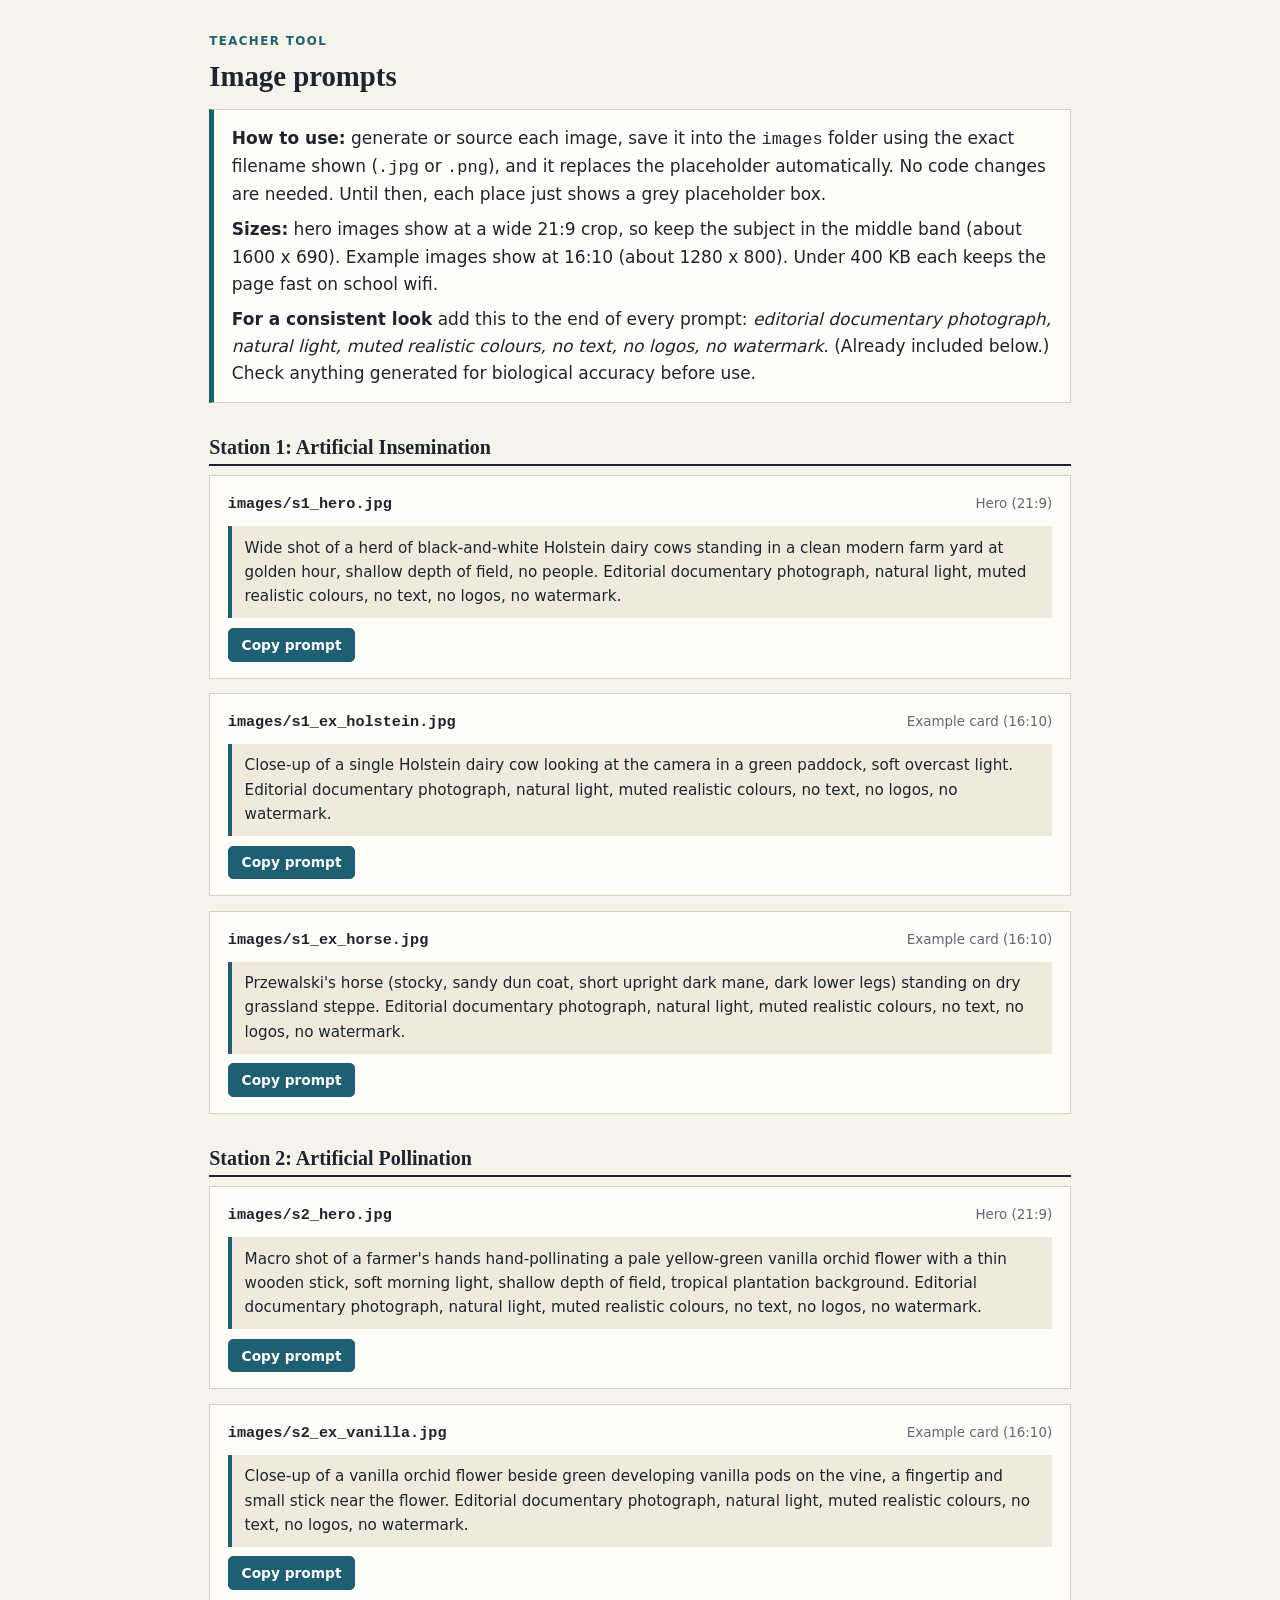
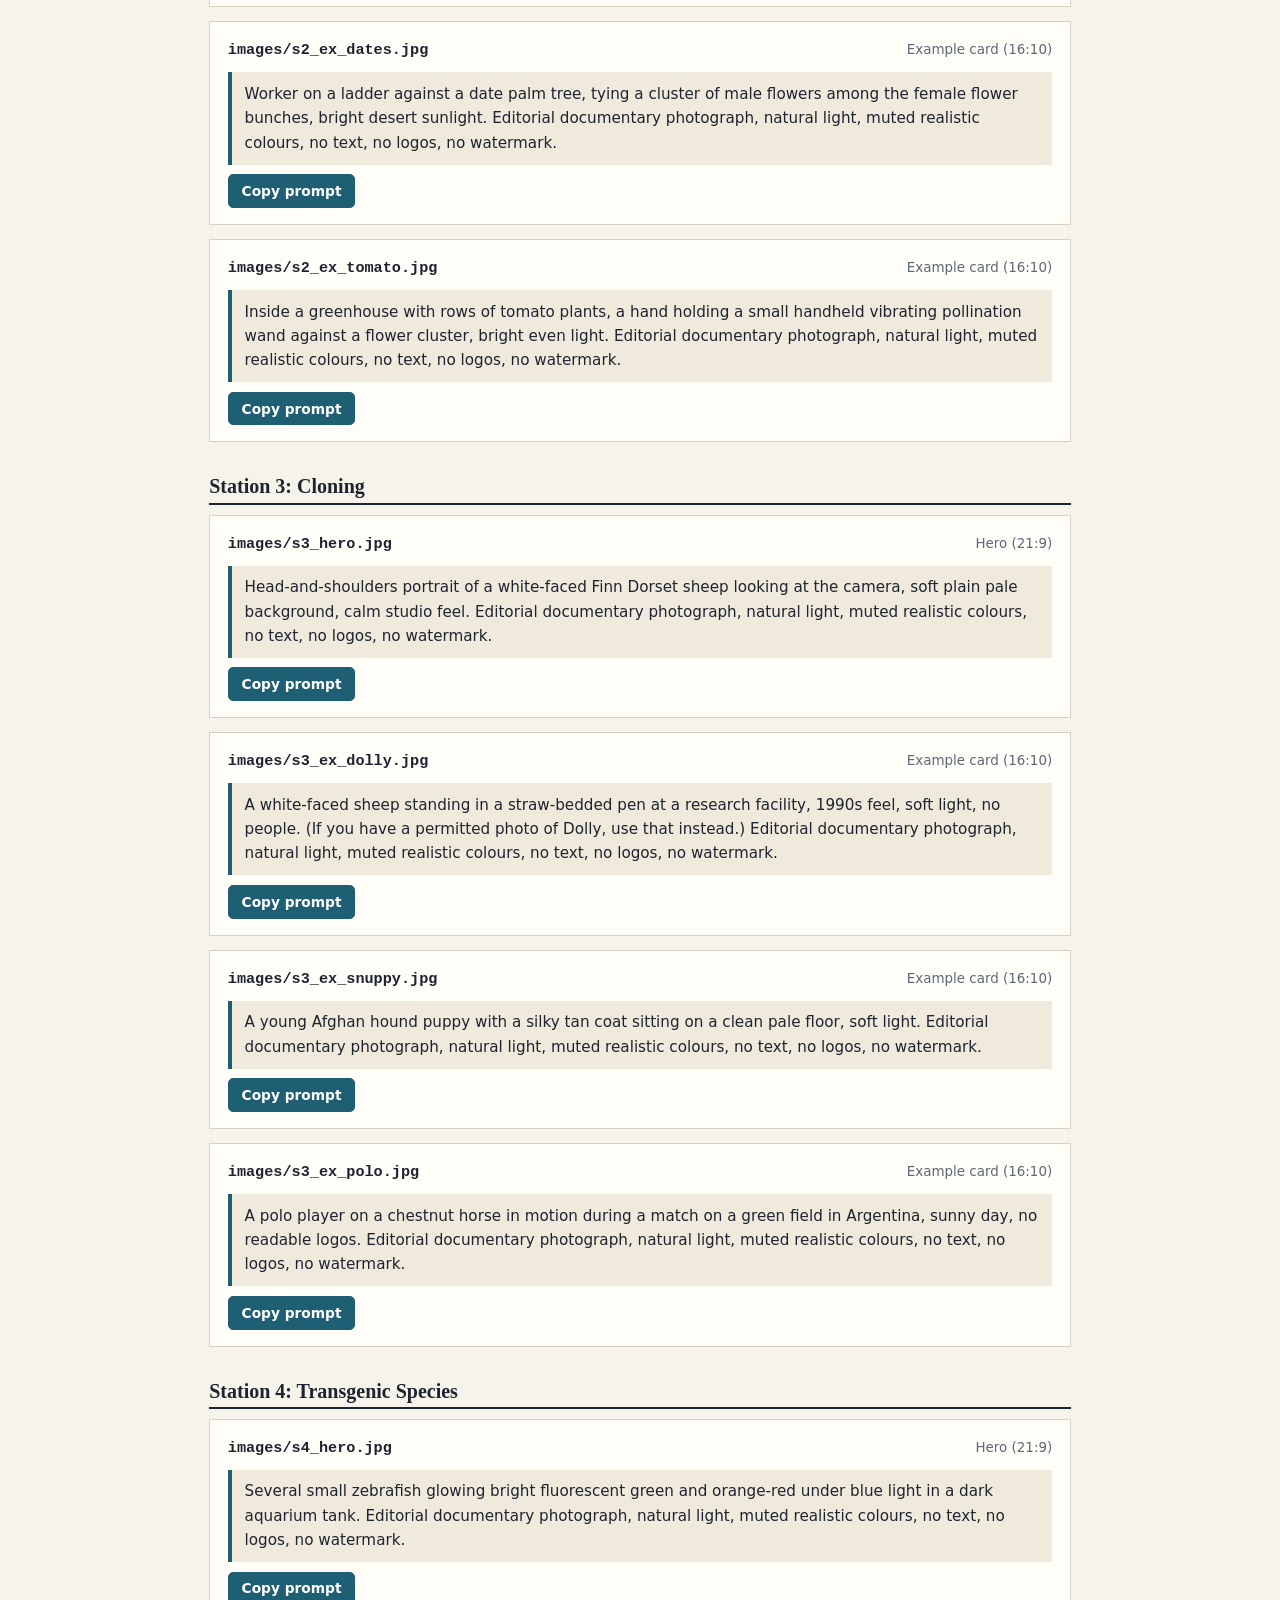
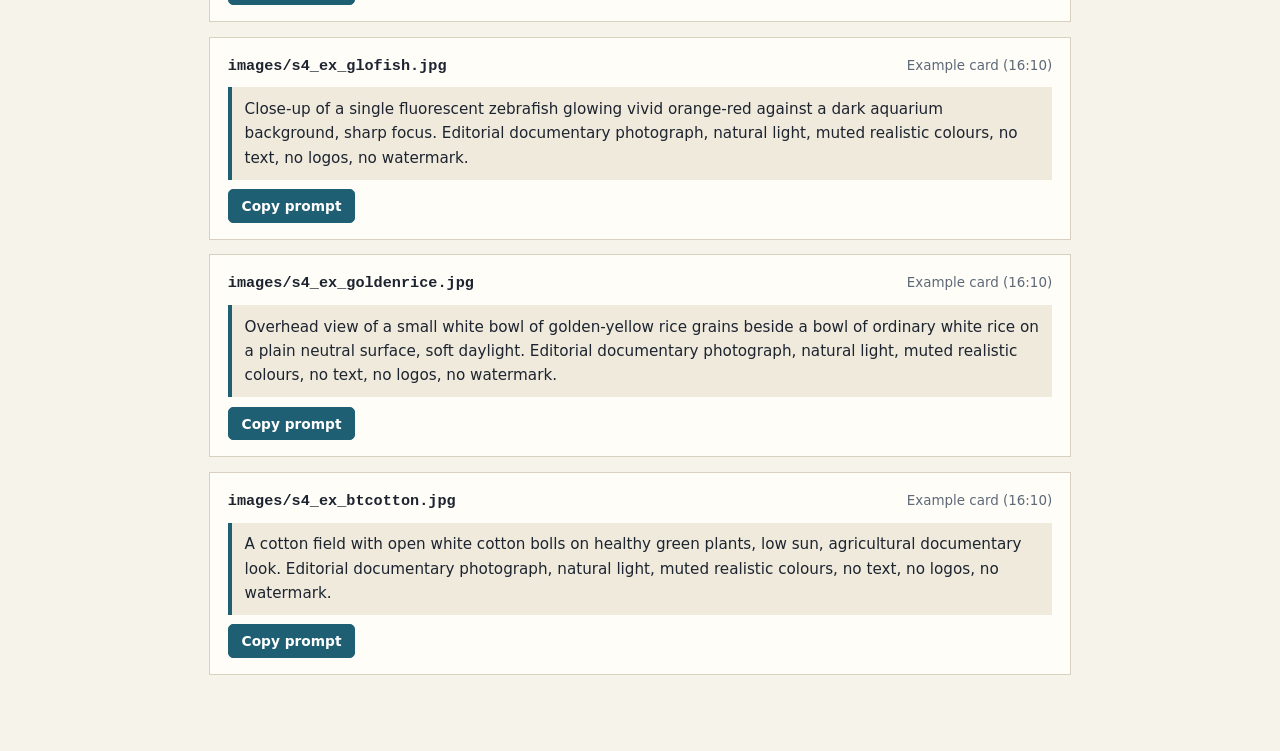
==== image_prompts.html @ f5f46c84 "Add interactive biotechnology study guide (4 stations, summary table, teacher tools) Co-Authored-By:" ====
<!doctype html>
<html lang="en">
<head>
<meta charset="utf-8">
<meta name="viewport" content="width=device-width,initial-scale=1">
<title>Image prompts</title>
<link rel="stylesheet" href="css/style.css">
<style>
  .ip{max-width:900px;margin:0 auto;padding:2rem 1.2rem 4rem}
  .ip h1{font-size:1.8rem;margin-bottom:.4rem}
  .ip h2{font-size:1.25rem;margin:2rem 0 .6rem;padding-bottom:.3rem;border-bottom:2px solid var(--ink)}
  .item{background:var(--card);border:1px solid var(--rule);padding:1rem 1.1rem;margin-bottom:.9rem}
  .item .top{display:flex;justify-content:space-between;gap:1rem;flex-wrap:wrap;align-items:baseline}
  .item code{font-family:ui-monospace,Consolas,monospace;font-weight:700;font-size:.95rem}
  .item .meta{font-size:.84rem;color:var(--muted)}
  .item p.prompt{margin:.6rem 0;font-size:.95rem;background:var(--tint);padding:.6rem .8rem;border-left:4px solid var(--accent)}
  .note{background:var(--card);border:1px solid var(--rule);border-left:5px solid var(--accent);padding:.9rem 1.1rem;margin:1rem 0}
</style>
</head>
<body>
<div class="ip">
  <div class="kicker">Teacher tool</div>
  <h1>Image prompts</h1>
  <div class="note">
    <p><b>How to use:</b> generate or source each image, save it into the <code>images</code> folder using the exact filename shown (<code>.jpg</code> or <code>.png</code>), and it replaces the placeholder automatically. No code changes are needed. Until then, each place just shows a grey placeholder box.</p>
    <p style="margin-top:.5rem"><b>Sizes:</b> hero images show at a wide 21:9 crop, so keep the subject in the middle band (about 1600 x 690). Example images show at 16:10 (about 1280 x 800). Under 400 KB each keeps the page fast on school wifi.</p>
    <p style="margin-top:.5rem"><b>For a consistent look</b> add this to the end of every prompt: <i>editorial documentary photograph, natural light, muted realistic colours, no text, no logos, no watermark.</i> (Already included below.) Check anything generated for biological accuracy before use.</p>
  </div>
  <div id="list"></div>
</div>
<script>
const TAIL = ' Editorial documentary photograph, natural light, muted realistic colours, no text, no logos, no watermark.';
const GROUPS = [
  ['Station 1: Artificial Insemination', [
    ['s1_hero', 'Hero (21:9)', 'Wide shot of a herd of black-and-white Holstein dairy cows standing in a clean modern farm yard at golden hour, shallow depth of field, no people.'],
    ['s1_ex_holstein', 'Example card (16:10)', 'Close-up of a single Holstein dairy cow looking at the camera in a green paddock, soft overcast light.'],
    ['s1_ex_horse', 'Example card (16:10)', "Przewalski's horse (stocky, sandy dun coat, short upright dark mane, dark lower legs) standing on dry grassland steppe."]
  ]],
  ['Station 2: Artificial Pollination', [
    ['s2_hero', 'Hero (21:9)', "Macro shot of a farmer's hands hand-pollinating a pale yellow-green vanilla orchid flower with a thin wooden stick, soft morning light, shallow depth of field, tropical plantation background."],
    ['s2_ex_vanilla', 'Example card (16:10)', 'Close-up of a vanilla orchid flower beside green developing vanilla pods on the vine, a fingertip and small stick near the flower.'],
    ['s2_ex_dates', 'Example card (16:10)', 'Worker on a ladder against a date palm tree, tying a cluster of male flowers among the female flower bunches, bright desert sunlight.'],
    ['s2_ex_tomato', 'Example card (16:10)', 'Inside a greenhouse with rows of tomato plants, a hand holding a small handheld vibrating pollination wand against a flower cluster, bright even light.']
  ]],
  ['Station 3: Cloning', [
    ['s3_hero', 'Hero (21:9)', 'Head-and-shoulders portrait of a white-faced Finn Dorset sheep looking at the camera, soft plain pale background, calm studio feel.'],
    ['s3_ex_dolly', 'Example card (16:10)', 'A white-faced sheep standing in a straw-bedded pen at a research facility, 1990s feel, soft light, no people. (If you have a permitted photo of Dolly, use that instead.)'],
    ['s3_ex_snuppy', 'Example card (16:10)', 'A young Afghan hound puppy with a silky tan coat sitting on a clean pale floor, soft light.'],
    ['s3_ex_polo', 'Example card (16:10)', 'A polo player on a chestnut horse in motion during a match on a green field in Argentina, sunny day, no readable logos.']
  ]],
  ['Station 4: Transgenic Species', [
    ['s4_hero', 'Hero (21:9)', 'Several small zebrafish glowing bright fluorescent green and orange-red under blue light in a dark aquarium tank.'],
    ['s4_ex_glofish', 'Example card (16:10)', 'Close-up of a single fluorescent zebrafish glowing vivid orange-red against a dark aquarium background, sharp focus.'],
    ['s4_ex_goldenrice', 'Example card (16:10)', 'Overhead view of a small white bowl of golden-yellow rice grains beside a bowl of ordinary white rice on a plain neutral surface, soft daylight.'],
    ['s4_ex_btcotton', 'Example card (16:10)', 'A cotton field with open white cotton bolls on healthy green plants, low sun, agricultural documentary look.']
  ]]
];
const list = document.getElementById('list');
GROUPS.forEach(([title, items]) => {
  const h = document.createElement('h2'); h.textContent = title; list.appendChild(h);
  items.forEach(([id, where, p]) => {
    const full = p + TAIL;
    const d = document.createElement('div'); d.className = 'item';
    d.innerHTML = `<div class="top"><code>images/${id}.jpg</code><span class="meta">${where}</span></div><p class="prompt"></p>`;
    d.querySelector('.prompt').textContent = full;
    const b = document.createElement('button'); b.className = 'btn sm'; b.textContent = 'Copy prompt';
    b.onclick = async () => { try { await navigator.clipboard.writeText(full); } catch (e) {} b.textContent = 'Copied'; setTimeout(() => b.textContent = 'Copy prompt', 1500); };
    d.appendChild(b);
    list.appendChild(d);
  });
});
</script>
</body>
</html>
---- css/style.css ----
:root{
  --paper:#f6f3ea;--card:#fffdf8;--ink:#1d2430;--muted:#5d6977;--rule:#d8d1c0;--tint:#efeadc;
  --accent:#1f5f73;
  --good:#2b7a4b;--bad:#a8372e;
  --serif:Georgia,"Iowan Old Style","Palatino Linotype",Palatino,"Times New Roman",serif;
  --sans:system-ui,-apple-system,"Segoe UI",Roboto,"Helvetica Neue",Arial,sans-serif;
}
*{box-sizing:border-box}
html,body{margin:0;min-height:100%}
body{font-family:var(--sans);color:var(--ink);background:var(--paper);line-height:1.6;font-size:17px}
button{font:inherit;color:inherit;cursor:pointer}
h1,h2,h3,p,figure{margin:0}
h1,h2,h3{font-family:var(--serif);font-weight:700;line-height:1.2}

/* ---------- buttons ---------- */
.btn{
  background:var(--accent);color:#fff;border:1.5px solid var(--accent);border-radius:5px;
  padding:.6rem 1.4rem;font-weight:600;font-size:.98rem;transition:background .15s,opacity .15s;
}
.btn:hover:not(:disabled){background:color-mix(in srgb,var(--accent) 82%,#000)}
.btn:disabled{opacity:.35;cursor:not-allowed}
.btn.ghost{background:transparent;color:var(--ink);border-color:var(--rule)}
.btn.ghost:hover:not(:disabled){background:var(--tint)}
.btn.sm{padding:.3rem .8rem;font-size:.86rem}
.actions{display:flex;gap:.7rem;margin-top:1.6rem;flex-wrap:wrap}

/* ---------- top bar ---------- */
.topwrap{position:sticky;top:0;z-index:20;background:var(--card);border-bottom:1px solid var(--rule)}
.topbar{display:flex;align-items:center;gap:1rem;padding:.65rem 1.1rem}
.topbar-title{font-family:var(--serif);font-weight:700;white-space:nowrap;overflow:hidden;text-overflow:ellipsis}
.topbar-step{margin-left:auto;font-size:.82rem;color:var(--muted);white-space:nowrap}
.pbar{height:3px;background:var(--rule)}
.pbar i{display:block;height:100%;width:0;background:var(--accent);transition:width .4s ease}
.stage{max-width:760px;margin:0 auto;padding:2rem 1.2rem 4rem}

.step{animation:rise .35s both}
@keyframes rise{from{opacity:0;transform:translateY(8px)}to{opacity:1;transform:none}}
.kicker{
  text-transform:uppercase;letter-spacing:.12em;font-size:.74rem;font-weight:700;
  color:var(--accent);margin-bottom:.5rem;
}
.sec-h{font-size:1.7rem;margin-bottom:.5rem}
.sec-h::after{content:"";display:block;width:48px;height:3px;background:var(--accent);margin-top:.55rem}
.lead{color:var(--muted);margin:.7rem 0 1.2rem}

/* ---------- figures / image slots ---------- */
figure.fig{margin:0}
.imgslot{
  background:var(--tint);border:1px solid var(--rule);aspect-ratio:16/9;
  display:flex;align-items:center;justify-content:center;overflow:hidden;
}
.imgslot.sq{aspect-ratio:16/10}
.imgslot.has{border:0}
.imgslot img{width:100%;height:100%;object-fit:cover;display:block}
.ph{display:flex;flex-direction:column;align-items:center;gap:.15rem;color:var(--muted);text-align:center;padding:.6rem}
.ph b{font-size:.78rem;letter-spacing:.1em;text-transform:uppercase}
.ph small{font-family:ui-monospace,Consolas,monospace;font-size:.72rem}
figcaption{font-size:.84rem;color:var(--muted);margin-top:.45rem;line-height:1.4}
figcaption b{color:var(--ink)}

/* ---------- home / contents ---------- */
.home{max-width:760px;margin:0 auto;padding:3rem 1.2rem 3rem}
.home-head{padding-bottom:1.4rem;border-bottom:2px solid var(--ink);margin-bottom:.4rem}
.home-head .eyebrow{text-transform:uppercase;letter-spacing:.14em;font-size:.76rem;font-weight:700;color:var(--accent);margin-bottom:.6rem}
.home-head h1{font-size:clamp(1.9rem,5vw,2.6rem);letter-spacing:-.01em}
.home-head p{color:var(--muted);margin-top:.7rem;max-width:560px}
.toc{display:flex;flex-direction:column}
.row{
  display:grid;grid-template-columns:3rem 1fr auto;gap:0 1rem;align-items:center;text-align:left;
  background:none;border:0;border-bottom:1px solid var(--rule);padding:1.1rem .3rem;
  transition:background .15s;
}
.row .n{font-family:var(--serif);font-size:2rem;font-weight:700;color:var(--accent);grid-row:span 2;line-height:1}
.row h3{font-size:1.2rem}
.row p{color:var(--muted);font-size:.93rem;grid-column:2}
.row .badge{grid-column:3;grid-row:1/span 2;font-size:.78rem;font-weight:700;letter-spacing:.06em;text-transform:uppercase;color:var(--muted);border:1px solid var(--rule);padding:.2rem .6rem;border-radius:3px;white-space:nowrap}
.row.open{cursor:pointer}
.row.open:hover{background:var(--tint)}
.row.open .badge{background:var(--accent);border-color:var(--accent);color:#fff}
.row.done .badge{color:var(--good);border-color:var(--good)}
.row.locked,.row.soon{cursor:not-allowed;opacity:.55}
.row.summary .n{color:var(--ink)}
.home-foot{margin-top:2rem;font-size:.8rem;color:var(--muted)}
.home-foot button{background:none;border:0;color:var(--muted);text-decoration:underline;font-size:.8rem;padding:0}

/* ---------- hook (chapter opener) ---------- */
.chap{display:flex;align-items:flex-end;gap:1rem;border-bottom:2px solid var(--ink);padding-bottom:.8rem;margin-bottom:1.6rem}
.chap .num{font-family:var(--serif);font-size:4.2rem;line-height:.85;color:var(--accent);font-weight:700}
.chap .nm{font-family:var(--serif);font-size:1.5rem;font-weight:700;line-height:1.15}
.chap .nm small{display:block;font-family:var(--sans);font-size:.74rem;letter-spacing:.12em;text-transform:uppercase;color:var(--muted);font-weight:700;margin-bottom:.2rem}
.hook-line{font-family:var(--serif);font-size:clamp(1.7rem,4.8vw,2.4rem);line-height:1.18;font-weight:400;border-left:4px solid var(--accent);padding-left:1.1rem;margin-bottom:1rem}
.hook-line em{font-style:normal;font-weight:700;color:var(--accent)}
.hook .sub{color:var(--muted);margin-bottom:1.4rem}
.hook figure{margin-bottom:.4rem}
.hook .imgslot{aspect-ratio:21/9;max-height:250px;width:100%}

/* ---------- learn cards ---------- */
.lcard{
  background:var(--card);border:1px solid var(--rule);border-left:5px solid var(--accent);
  padding:1.6rem 1.6rem 1.5rem;min-height:230px;animation:slidein .3s both;
}
@keyframes slidein{from{opacity:0;transform:translateX(24px)}to{opacity:1;transform:none}}
.lcard.back{animation-name:slideback}
@keyframes slideback{from{opacity:0;transform:translateX(-24px)}to{opacity:1;transform:none}}
.lcard .lab{text-transform:uppercase;letter-spacing:.12em;font-size:.72rem;font-weight:700;color:var(--muted);margin-bottom:.5rem}
.lcard h2{font-size:1.5rem;margin-bottom:.7rem}
.lcard p{font-size:1.06rem;line-height:1.7}
.lcard p b{background:color-mix(in srgb,var(--accent) 14%,transparent);padding:0 .15em;font-weight:700}

/* ---------- guess ---------- */
.gopts{display:grid;grid-template-columns:repeat(3,1fr);gap:.7rem}
.gopt{
  background:var(--card);border:1.5px solid var(--rule);border-radius:5px;padding:1.1rem .5rem;
  font-family:var(--serif);font-size:1.5rem;font-weight:700;transition:border-color .15s,background .15s;
}
.gopt:hover:not(:disabled){border-color:var(--accent)}
.gopt.right{border-color:var(--good);background:color-mix(in srgb,var(--good) 12%,var(--card));color:var(--good)}
.gopt.wrong{border-color:var(--bad);background:color-mix(in srgb,var(--bad) 10%,var(--card));color:var(--bad);animation:shake .35s}
.gopt:disabled{cursor:default}
.reveal,.explain{
  margin-top:1.1rem;background:var(--card);border:1px solid var(--rule);border-left:5px solid var(--accent);
  padding:.9rem 1.1rem;animation:rise .3s both;font-size:.98rem;
}
.reveal b,.explain b{font-family:var(--serif)}
@keyframes shake{20%,60%{transform:translateX(-5px)}40%,80%{transform:translateX(5px)}}

/* ---------- sequencer ---------- */
.seq-list{position:relative;margin:1rem 0 0;user-select:none;-webkit-user-select:none}
.seq-slot{
  position:absolute;left:0;right:0;border:1.5px dashed var(--rule);border-radius:5px;
  display:flex;align-items:center;padding-left:.75rem;color:var(--muted);font-family:var(--serif);font-weight:700;font-size:1.3rem;
}
.seq-card{
  position:absolute;left:2.6rem;right:0;background:var(--card);border:1.5px solid var(--rule);
  border-radius:5px;padding:.6rem 1rem;cursor:grab;touch-action:none;
  transition:top .2s ease,border-color .2s,background .2s,box-shadow .2s;
  display:flex;flex-direction:column;justify-content:center;
}
.seq-card b{display:block;font-family:var(--serif)}
.seq-card span{font-size:.86rem;color:var(--muted)}
.seq-card:hover{border-color:var(--accent)}
.seq-card.drag{transition:box-shadow .2s;z-index:10;cursor:grabbing;box-shadow:0 8px 20px rgba(29,36,48,.22);border-color:var(--accent)}
.seq-card.ok{border-color:var(--good);background:color-mix(in srgb,var(--good) 10%,var(--card))}
.seq-card.no{border-color:var(--bad);background:color-mix(in srgb,var(--bad) 8%,var(--card));animation:shake .35s}
.seq-card.lock{cursor:default}
.msg{min-height:1.6rem;margin-top:1rem;font-weight:600}
.msg.good{color:var(--good)}.msg.bad{color:var(--bad)}

/* ---------- flip cards ---------- */
.flips{display:grid;grid-template-columns:repeat(2,1fr);gap:1rem;margin-top:1.2rem}
.flip{perspective:900px;height:180px;background:none;border:0;padding:0;text-align:left;animation:rise .4s both}
.flip-in{position:relative;width:100%;height:100%;transition:transform .5s ease;transform-style:preserve-3d}
.flip.on .flip-in{transform:rotateY(180deg)}
.face{
  position:absolute;inset:0;backface-visibility:hidden;-webkit-backface-visibility:hidden;
  padding:1.1rem 1.2rem;display:flex;flex-direction:column;justify-content:center;gap:.35rem;
}
.face.front{background:var(--card);border:1px solid var(--rule);border-top:4px solid var(--tone);transition:background .15s}
.flip:hover .face.front{background:var(--tint)}
.face.front b{font-family:var(--serif);font-size:1.15rem}
.face.front small{color:var(--muted);font-size:.84rem}
.face.back{transform:rotateY(180deg);background:color-mix(in srgb,var(--tone) 9%,var(--card));border:1px solid var(--rule);border-top:4px solid var(--tone)}
.face.back b{font-family:var(--serif);font-size:1.05rem}
.face.back span{font-size:.92rem}
.flip-wrap.adv{--tone:var(--good)}
.flip-wrap.dis{--tone:var(--bad)}
.counter{color:var(--muted);font-size:.86rem;margin-top:1rem}

/* ---------- examples ---------- */
.exs{display:grid;grid-template-columns:repeat(auto-fit,minmax(210px,1fr));gap:1.2rem;margin-top:1.2rem}
.ex{animation:rise .4s both}
.ex h3{font-size:1.05rem;margin:.7rem 0 .2rem}
.ex p{font-size:.93rem;color:#33404e}

/* ---------- quiz ---------- */
.qdots{display:flex;gap:.35rem;margin:.2rem 0 1rem}
.qd{width:10px;height:10px;border-radius:50%;border:1.5px solid var(--rule);background:transparent}
.qd.cur{border-color:var(--accent);background:var(--accent)}
.qd.ok{border-color:var(--good);background:var(--good)}.qd.no{border-color:var(--bad);background:var(--bad)}
.q{font-size:1.4rem;margin-bottom:1.1rem}
.opts{display:grid;gap:.6rem}
.opt{
  display:flex;align-items:center;gap:.9rem;text-align:left;background:var(--card);
  border:1.5px solid var(--rule);border-radius:5px;padding:.75rem 1rem;transition:border-color .15s,background .15s;
}
.opt:hover:not(:disabled){border-color:var(--accent);background:var(--tint)}
.opt .letter{
  width:28px;height:28px;border:1.5px solid var(--rule);border-radius:50%;display:grid;place-items:center;
  font-weight:700;flex:none;font-size:.85rem;font-family:var(--serif)
}
.opt.right{border-color:var(--good);background:color-mix(in srgb,var(--good) 10%,var(--card))}
.opt.right .letter{background:var(--good);border-color:var(--good);color:#fff}
.opt.wrong{border-color:var(--bad);background:color-mix(in srgb,var(--bad) 8%,var(--card));animation:shake .35s}
.opt.wrong .letter{background:var(--bad);border-color:var(--bad);color:#fff}
.opt:disabled{cursor:default}
.result{padding-top:.5rem}
.result .score{font-family:var(--serif);font-size:3.6rem;font-weight:700;line-height:1}
.result.pass .score{color:var(--good)}
.result.fail .score{color:var(--bad)}
.result h2{font-size:1.4rem;margin:.8rem 0 .4rem}
.result p{color:var(--muted);max-width:480px}

/* ---------- complete ---------- */
.complete{padding-top:1rem}
.complete .tick{width:64px;height:64px;border:3px solid var(--good);border-radius:50%;display:grid;place-items:center;margin-bottom:1rem}
.complete .tick svg{width:34px;height:34px;stroke:var(--good);fill:none;stroke-width:3.5;stroke-linecap:round;stroke-linejoin:round}
.complete h2{font-size:2rem;margin-bottom:.5rem}
.complete p{color:var(--muted)}
.complete .unlock{margin-top:1rem;font-weight:600;color:var(--ink)}

@media (max-width:620px){
  body{font-size:16px}
  .flips,.exs{grid-template-columns:1fr}
  .flip{height:165px}
  .gopt{font-size:1.2rem}
  .lcard{padding:1.2rem 1.1rem}
  .row{grid-template-columns:2.2rem 1fr;}
  .row .badge{grid-column:2;grid-row:auto;justify-self:start;margin-top:.5rem}
  .chap .num{font-size:3.4rem}
  .topbar-title{font-size:.92rem}
}
@media (prefers-reduced-motion:reduce){*{animation-duration:.01s!important;transition-duration:.01s!important}}
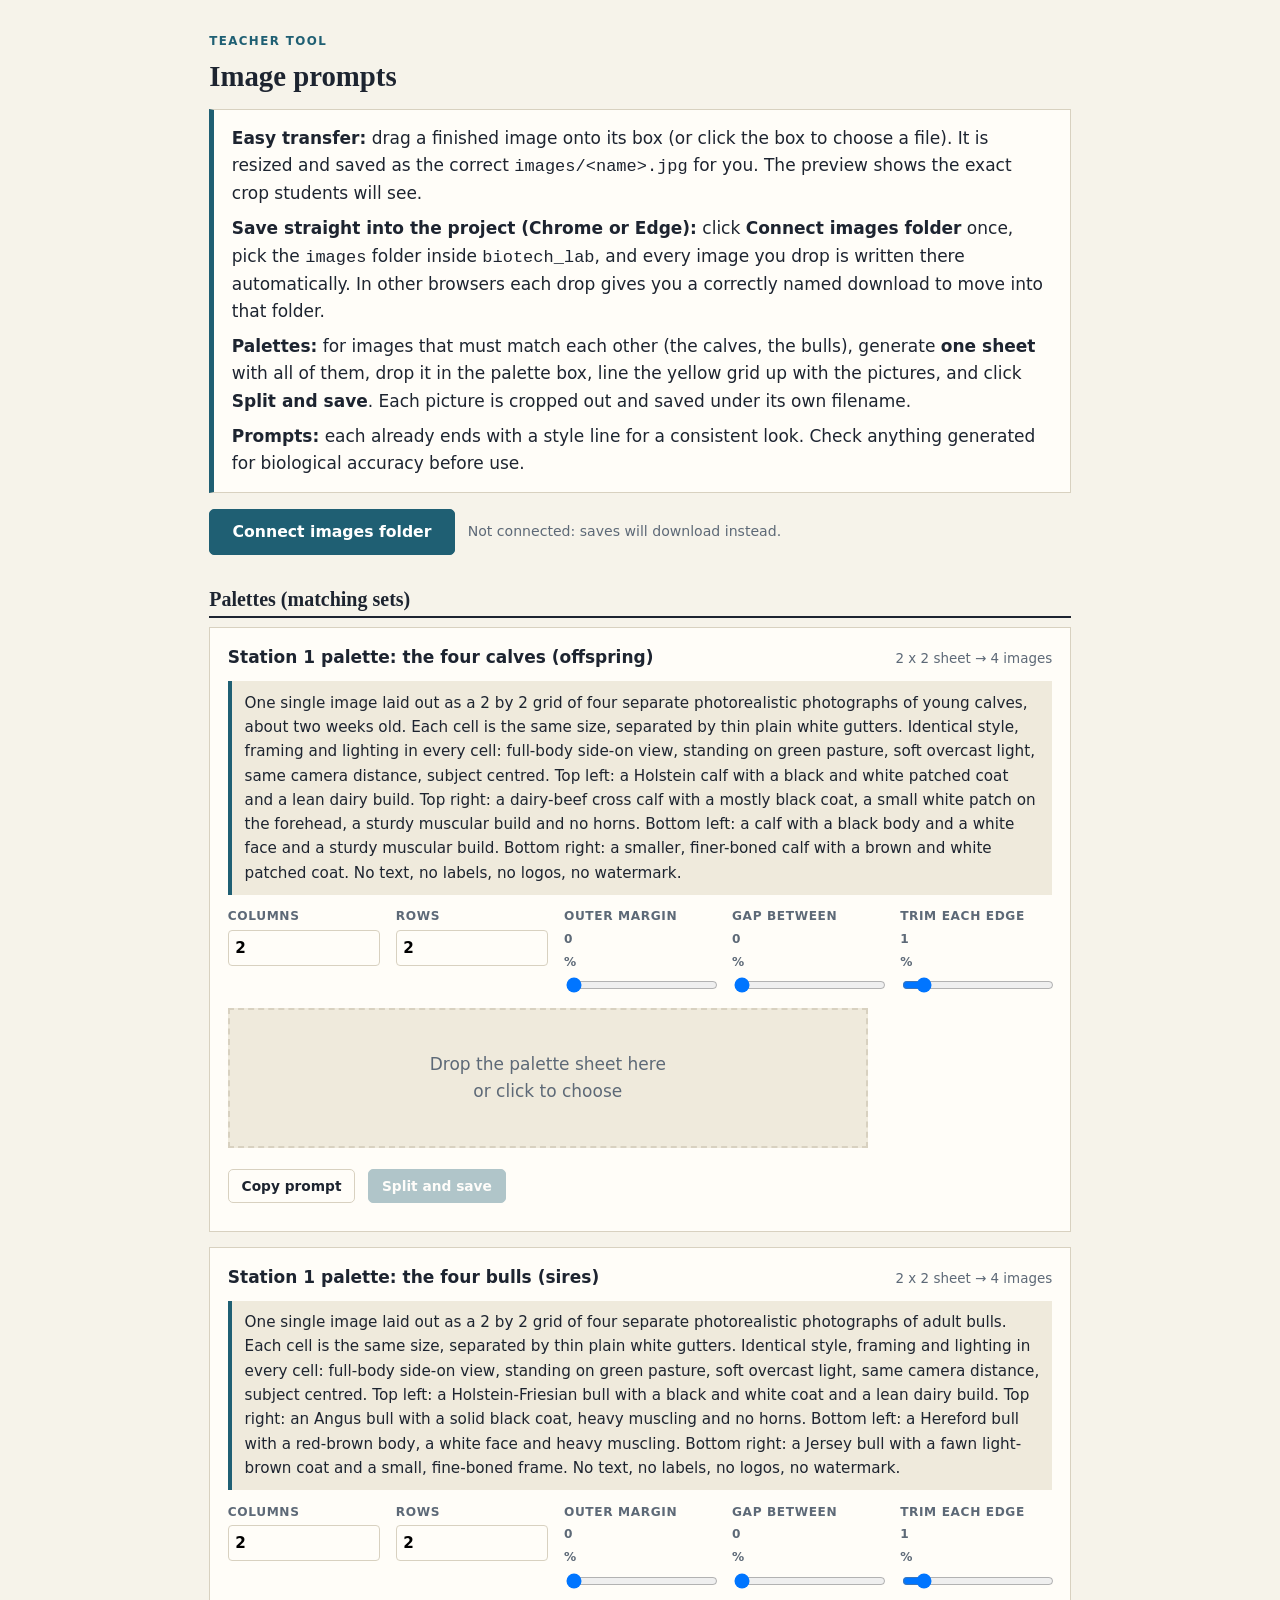
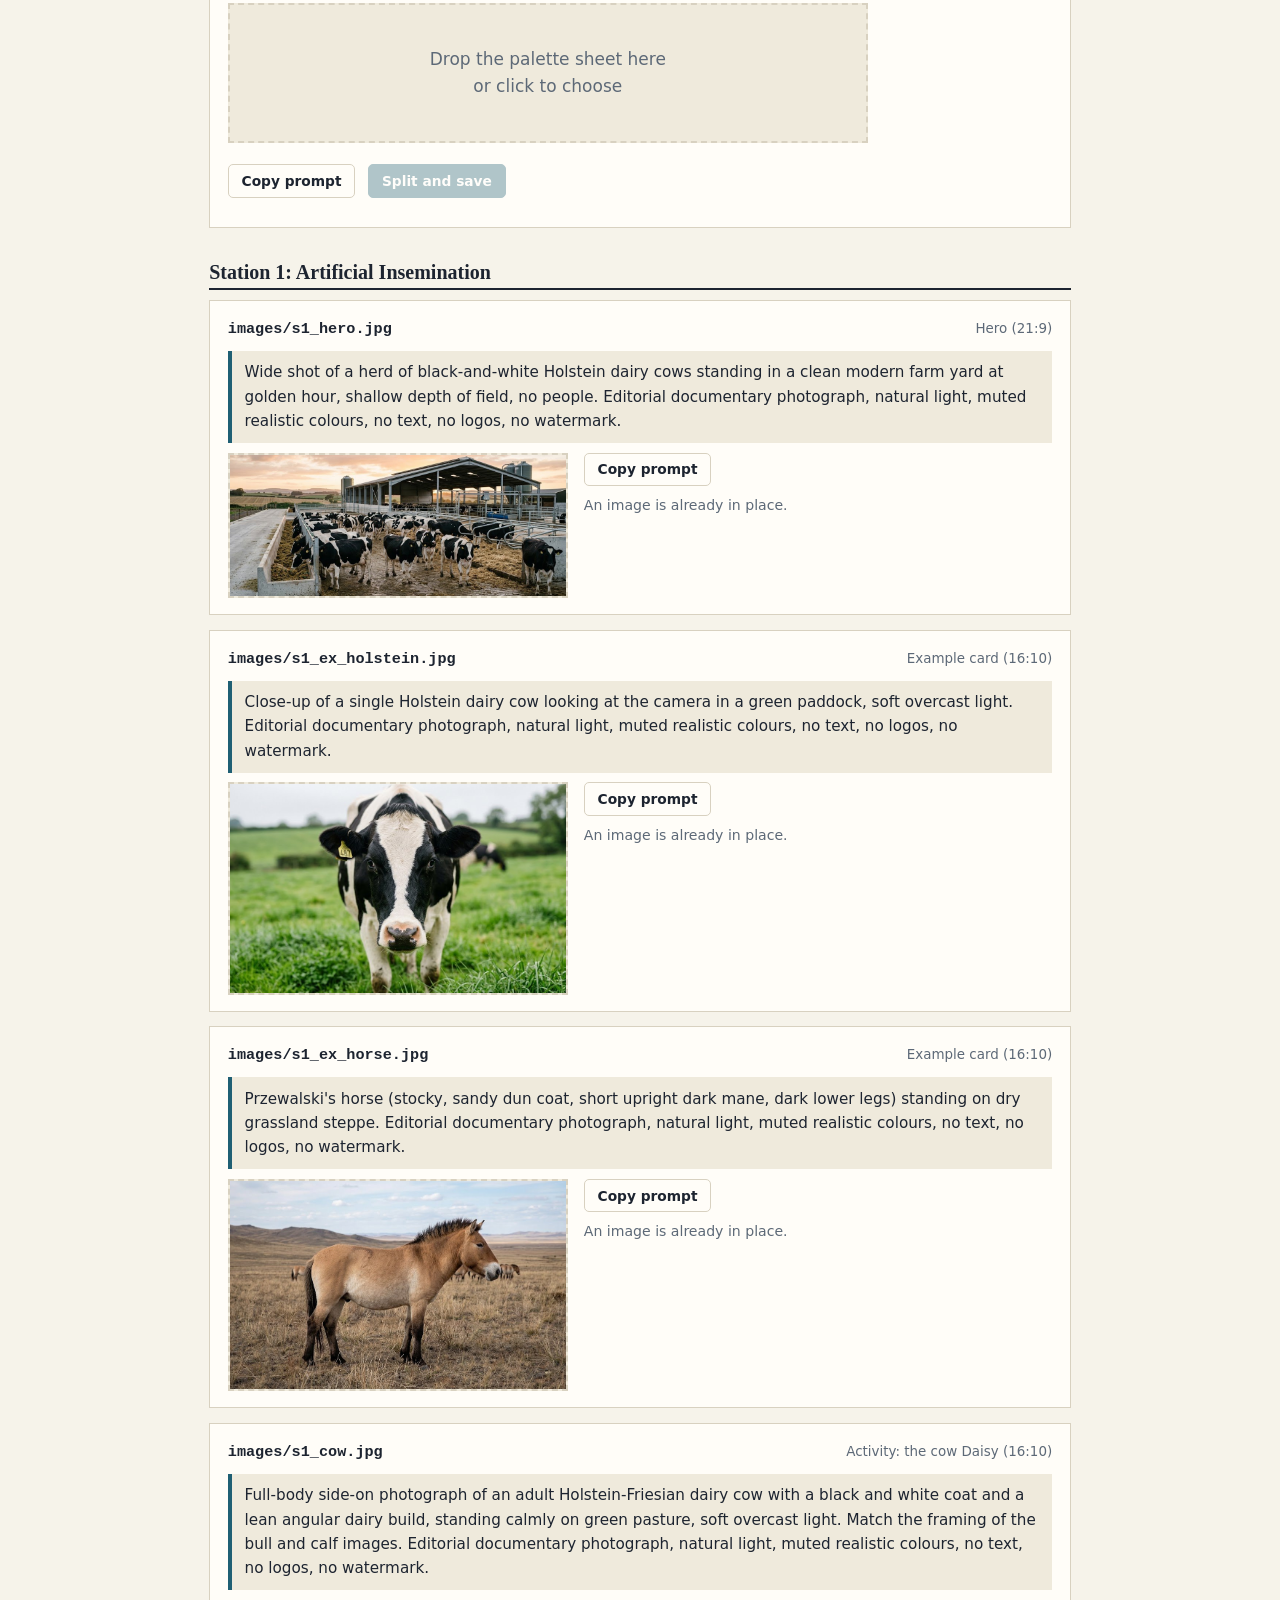
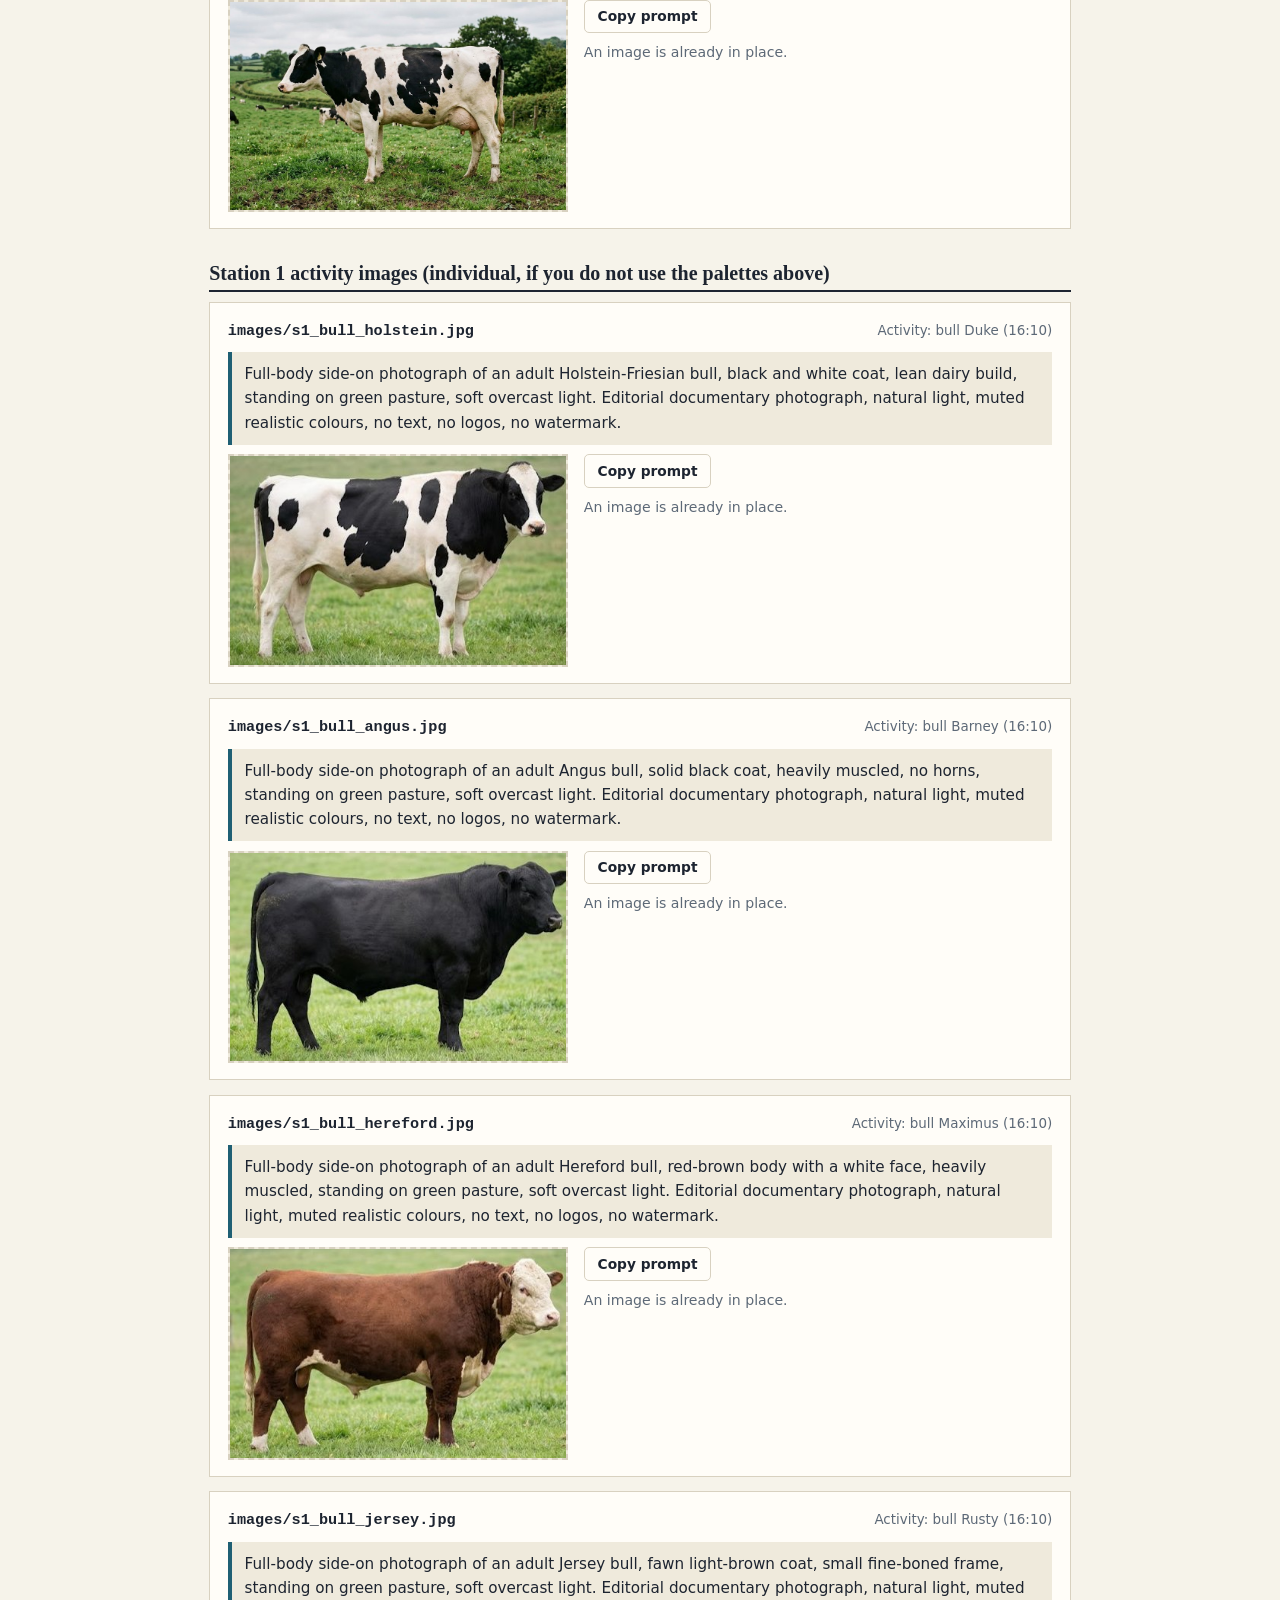
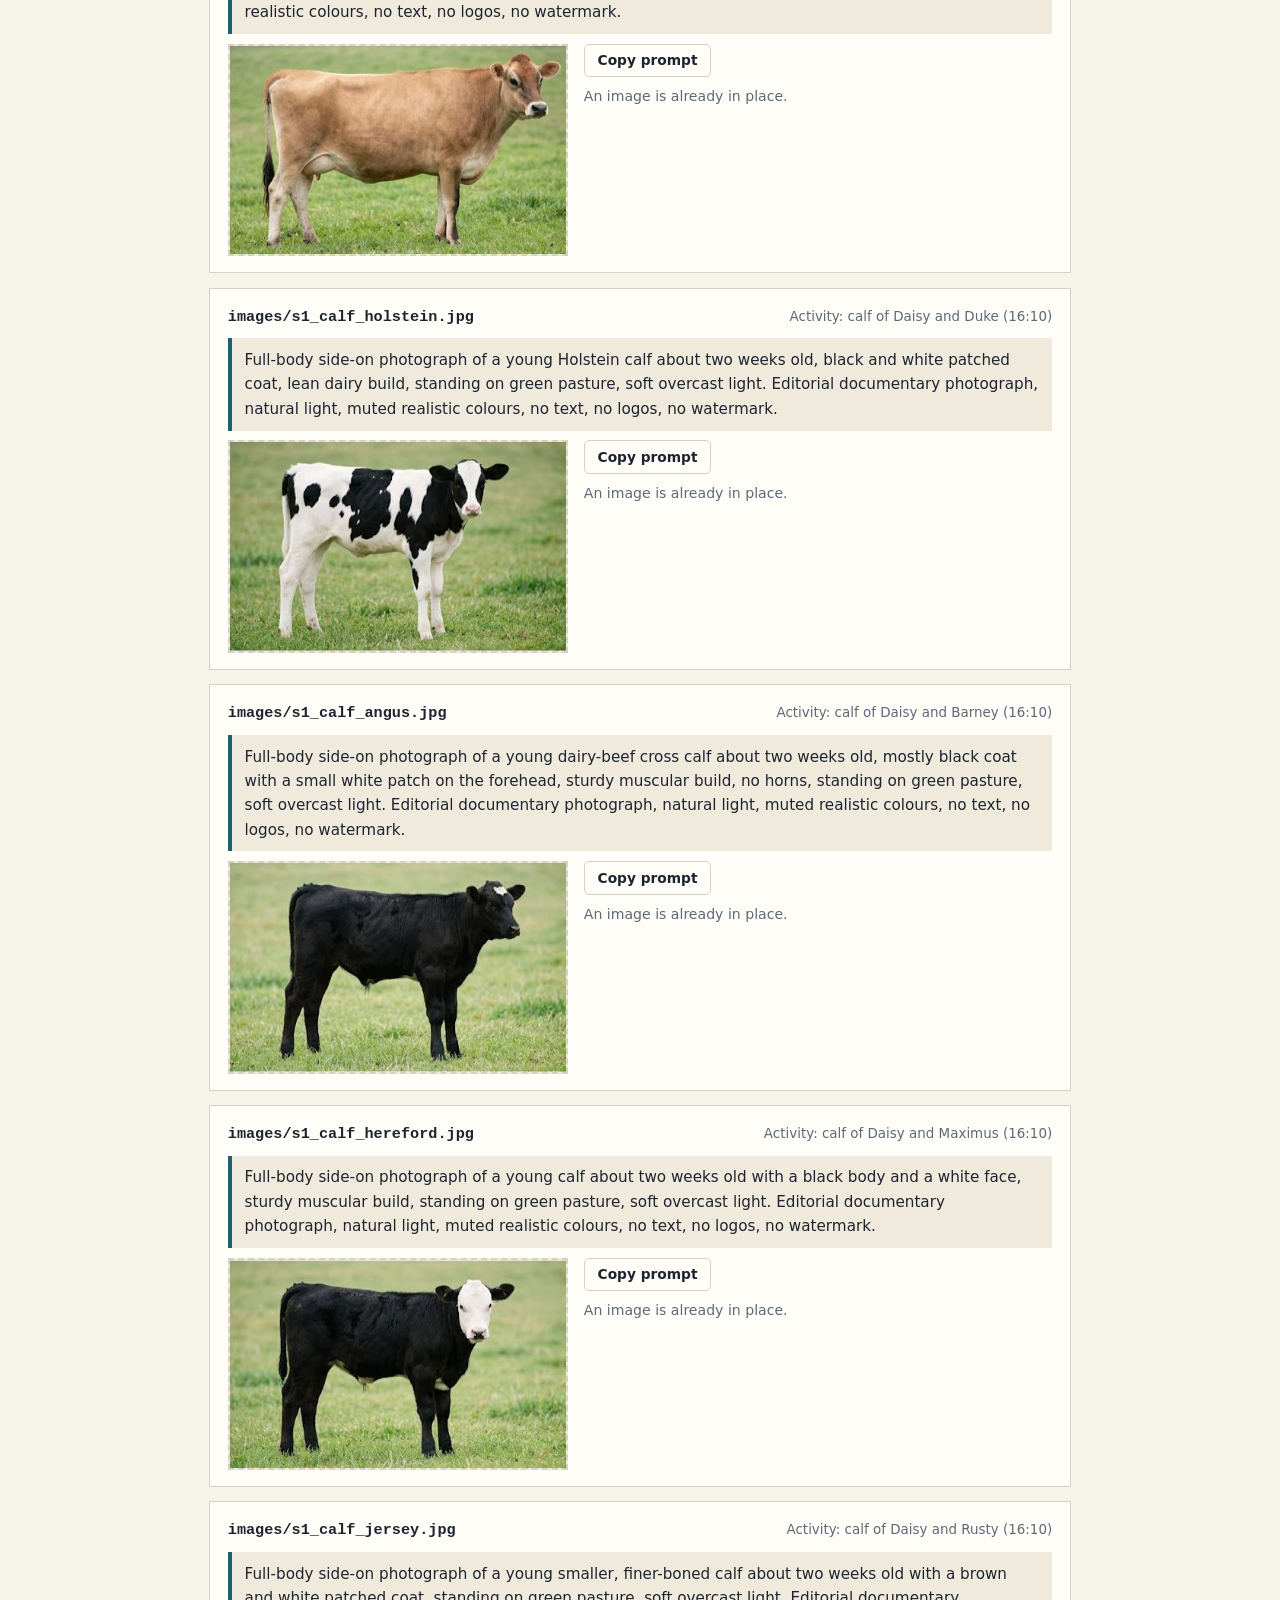
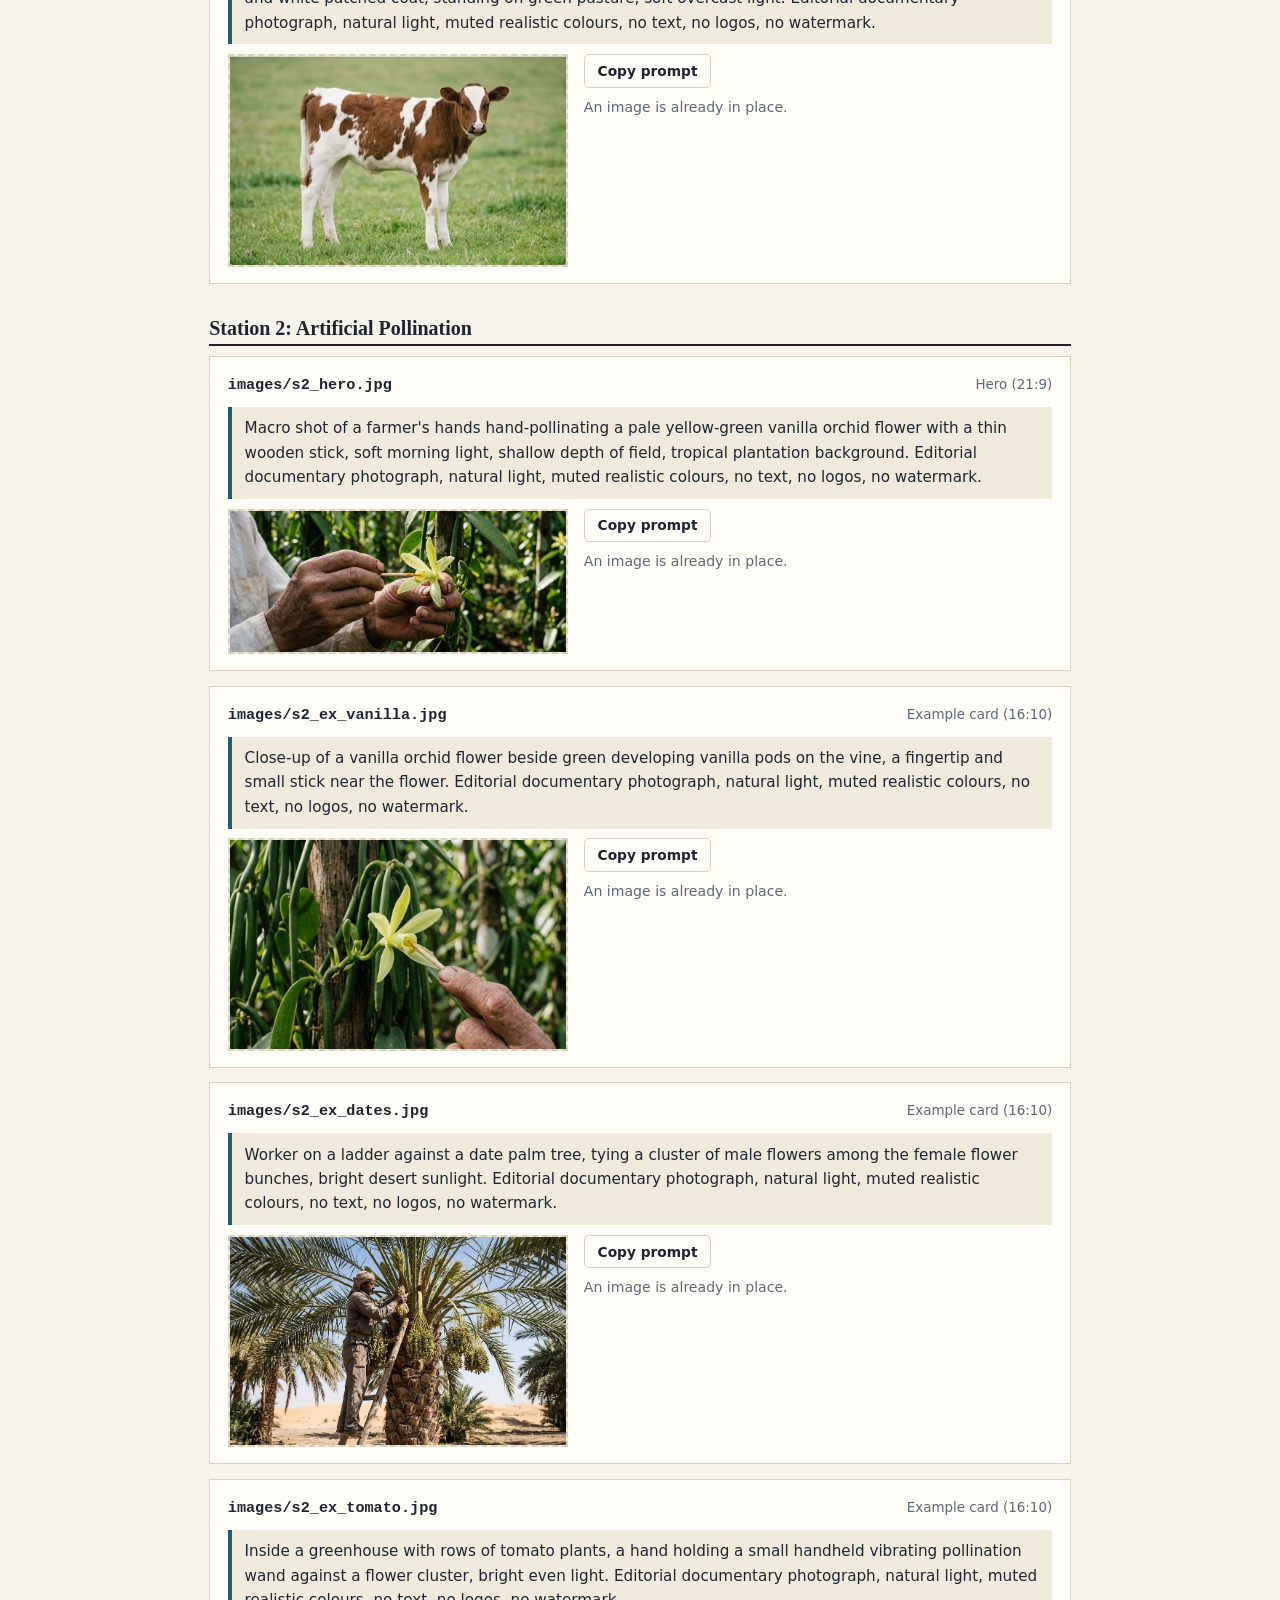
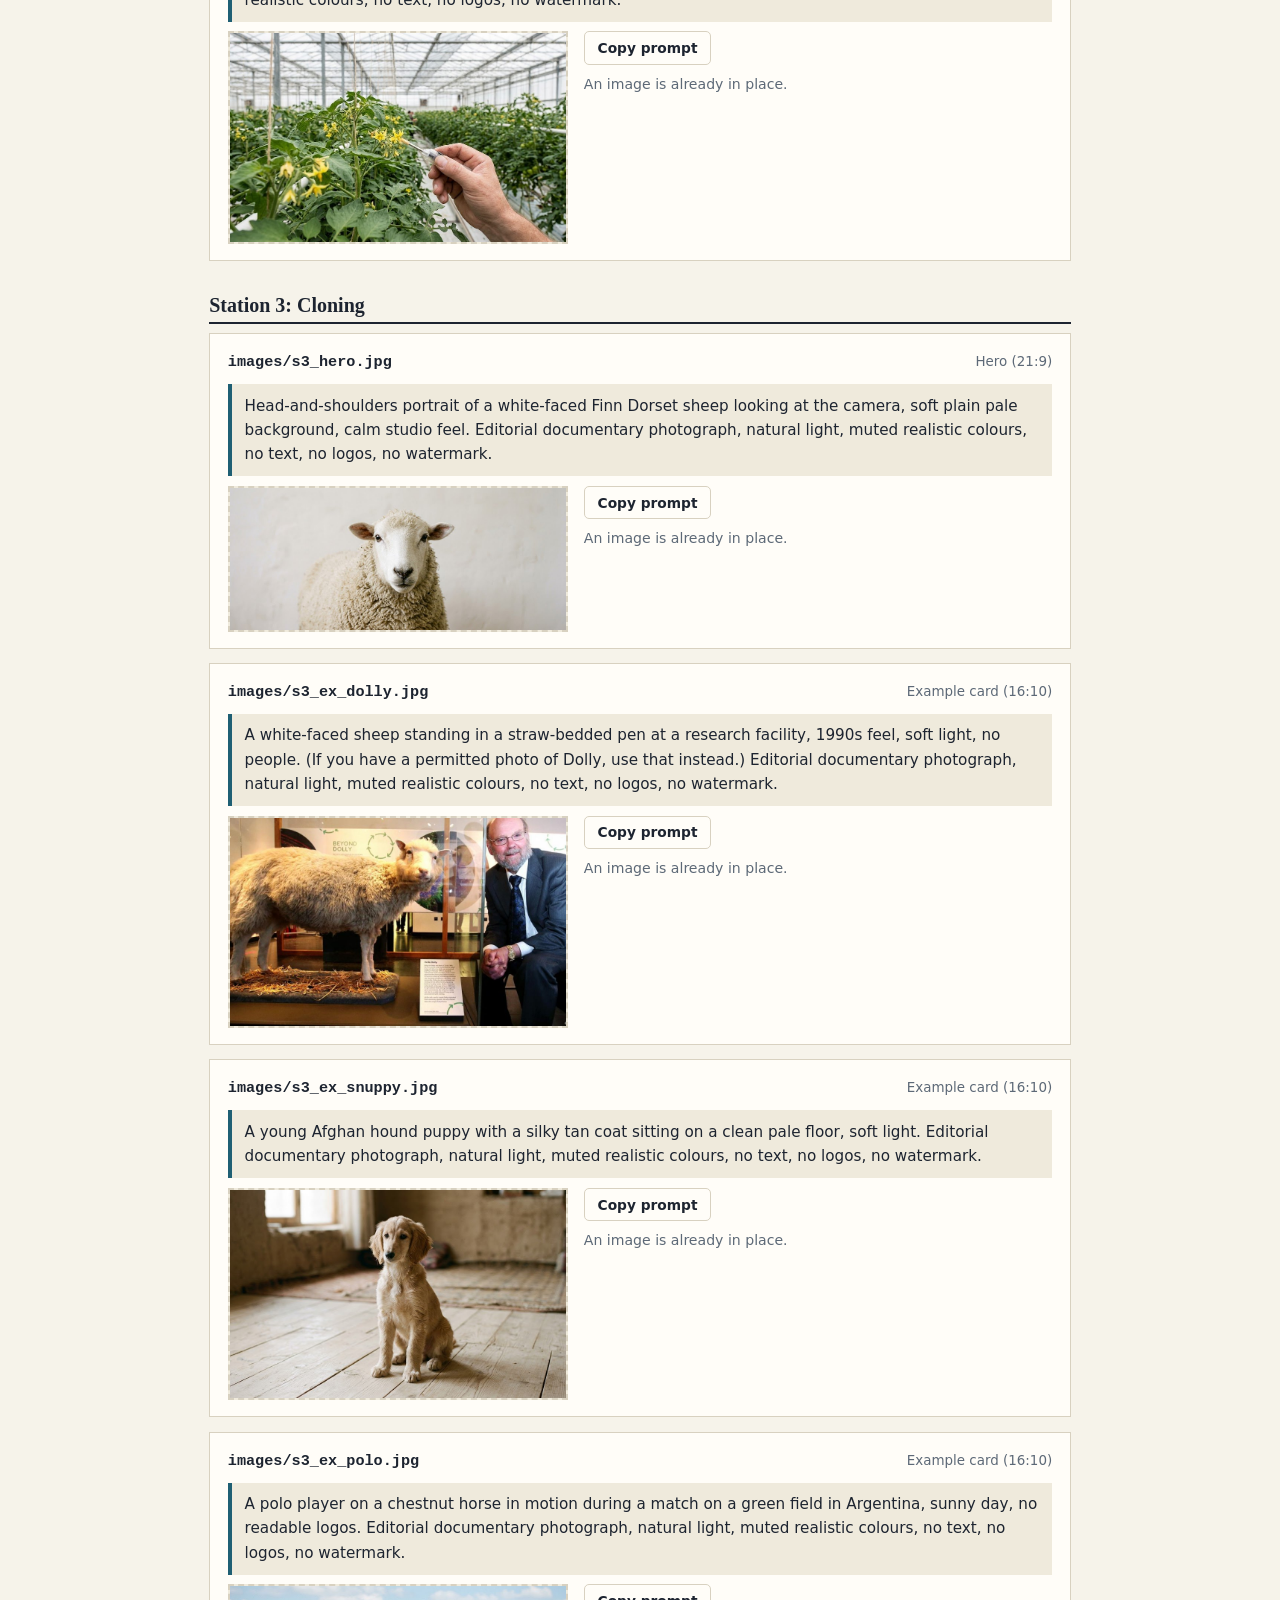
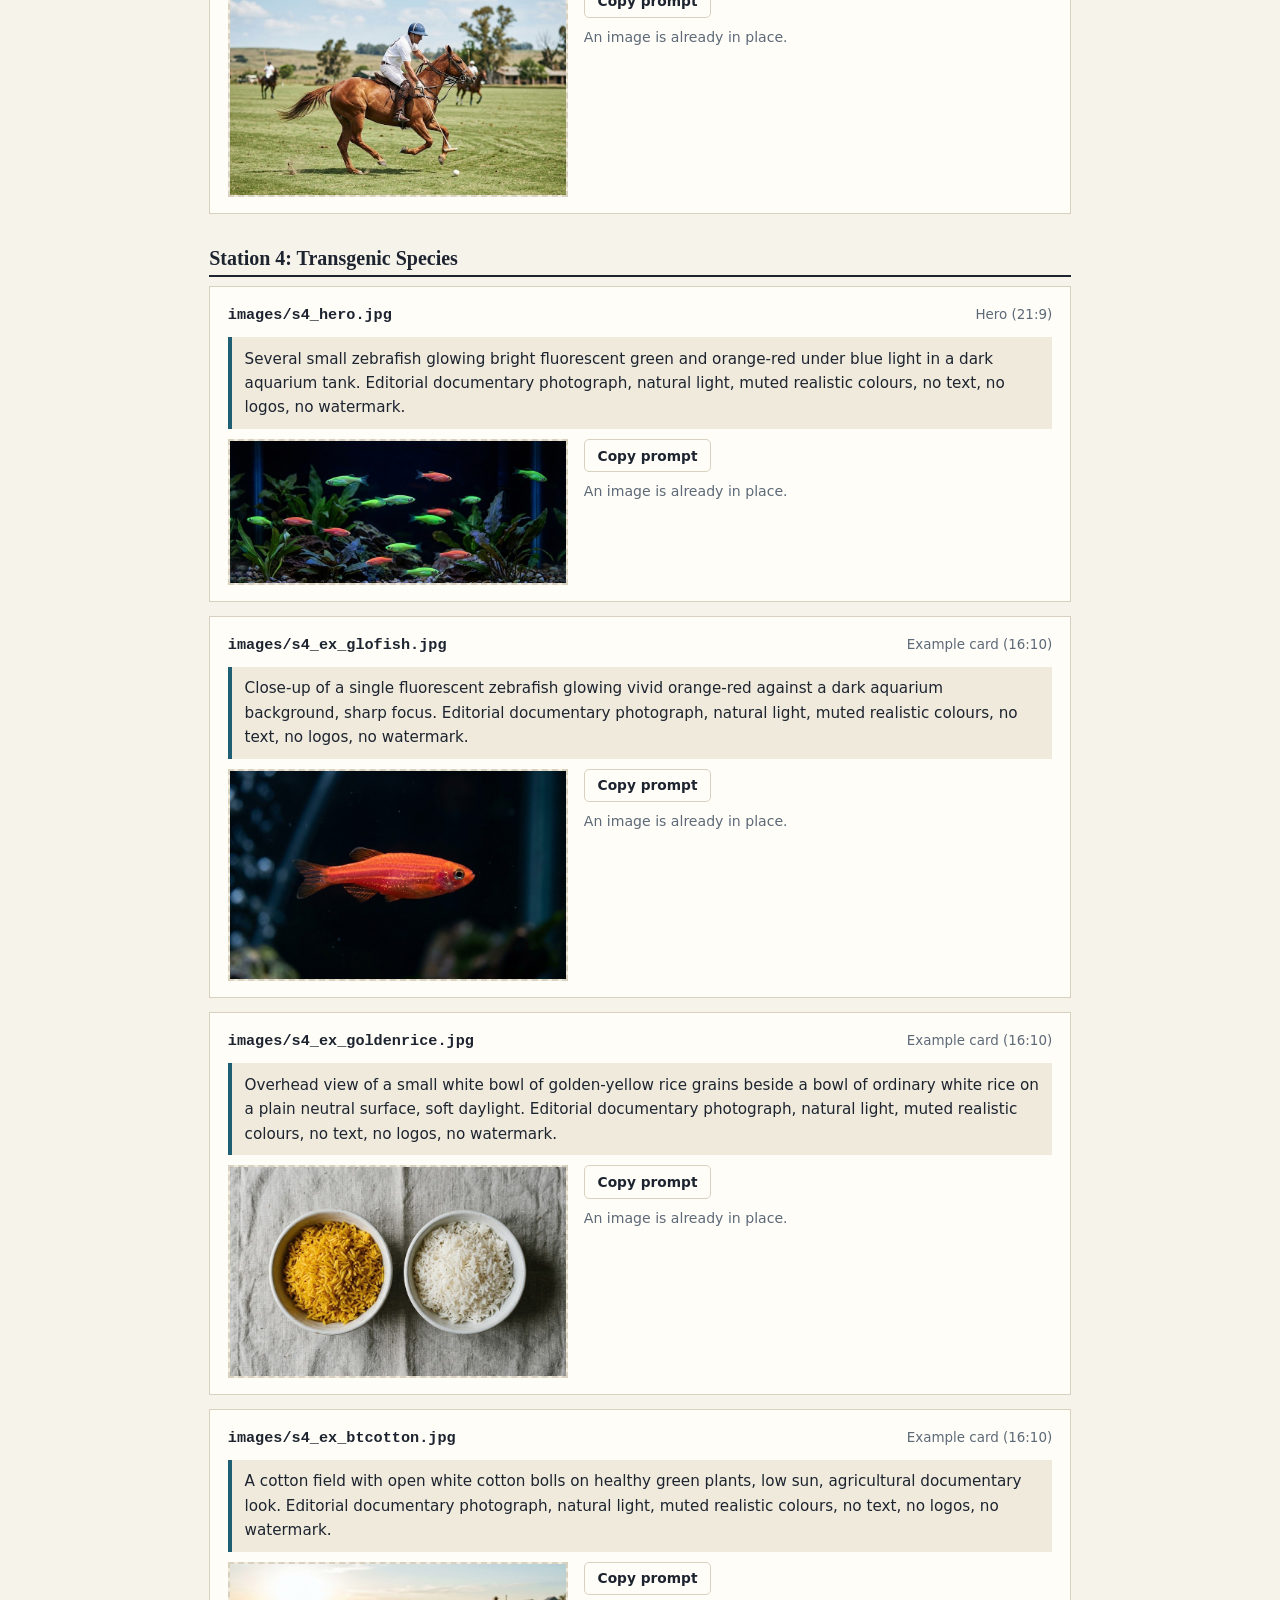
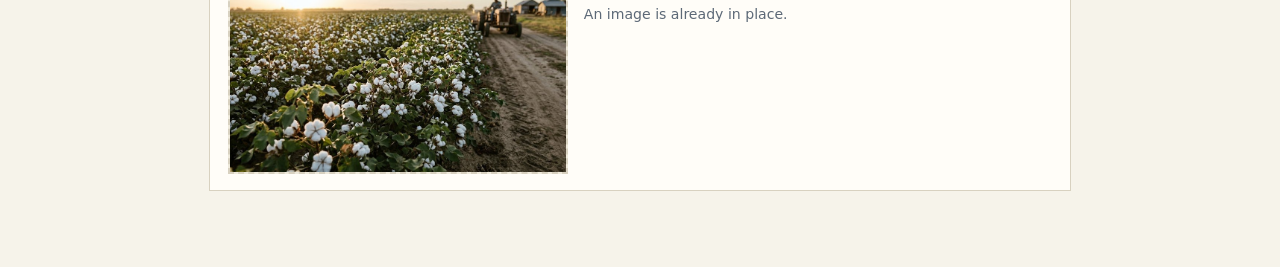
==== commit ec683980: "Rework Station 1 and 2 activities, add palette splitter and generated images Insemination practical " ====
--- a/image_prompts.html
+++ b/image_prompts.html
@@ -15,6 +15,37 @@
   .item .meta{font-size:.84rem;color:var(--muted)}
   .item p.prompt{margin:.6rem 0;font-size:.95rem;background:var(--tint);padding:.6rem .8rem;border-left:4px solid var(--accent)}
   .note{background:var(--card);border:1px solid var(--rule);border-left:5px solid var(--accent);padding:.9rem 1.1rem;margin:1rem 0}
+  .row2{display:flex;gap:1rem;align-items:flex-start;flex-wrap:wrap}
+  .drop{
+    position:relative;flex:0 0 340px;max-width:100%;background:var(--tint);border:2px dashed var(--rule);
+    display:flex;align-items:center;justify-content:center;text-align:center;color:var(--muted);
+    cursor:pointer;overflow:hidden;transition:border-color .15s,background .15s;font-size:.9rem;padding:.5rem
+  }
+  .drop.hero{aspect-ratio:21/9}
+  .drop.ex{aspect-ratio:16/10}
+  .drop:hover,.drop.over{border-color:var(--accent);background:color-mix(in srgb,var(--accent) 10%,var(--tint))}
+  .drop img{position:absolute;inset:0;width:100%;height:100%;object-fit:cover}
+  .drop span{position:relative}
+  .side{flex:1;min-width:200px;display:flex;flex-direction:column;gap:.5rem;align-items:flex-start}
+  .stat{font-size:.88rem;color:var(--muted);min-height:1.3rem}
+  .stat.good{color:var(--good);font-weight:700}
+  .stat.bad{color:var(--bad);font-weight:700}
+  .bar{display:flex;gap:.8rem;align-items:center;flex-wrap:wrap}
+  /* palettes */
+  .pal .ctrls{display:grid;grid-template-columns:repeat(auto-fit,minmax(150px,1fr));gap:.6rem 1rem;margin:.8rem 0}
+  .pal label{display:flex;flex-direction:column;font-size:.76rem;font-weight:700;letter-spacing:.05em;text-transform:uppercase;color:var(--muted);gap:.2rem}
+  .pal label input[type=number]{font:inherit;font-size:.95rem;padding:.3rem .4rem;border:1.5px solid var(--rule);border-radius:4px;background:var(--card);width:100%}
+  .pal label input[type=range]{width:100%}
+  .pal .pv{position:relative;width:100%;max-width:640px;background:var(--tint);border:2px dashed var(--rule);min-height:140px;display:flex;align-items:center;justify-content:center;cursor:pointer;color:var(--muted);text-align:center;padding:.5rem}
+  .pal .pv.over{border-color:var(--accent)}
+  .pal .pv .stack{position:relative;width:100%;line-height:0}
+  .pal .pv img{width:100%;height:auto;display:block}
+  .pal .cell{position:absolute;border:2px dashed #ffcf3a;box-shadow:0 0 0 1px rgba(0,0,0,.5);color:#fff;font:700 11px ui-monospace,Consolas,monospace;line-height:1.2;pointer-events:none}
+  .pal .cell i{font-style:normal;background:rgba(0,0,0,.65);padding:1px 4px;position:absolute;left:0;top:0}
+  .pal .out{display:grid;grid-template-columns:repeat(auto-fit,minmax(150px,1fr));gap:.6rem;margin-top:.8rem}
+  .pal .out figure{margin:0;background:var(--card);border:1px solid var(--rule);padding:.4rem;font-size:.78rem}
+  .pal .out img{width:100%;aspect-ratio:16/10;object-fit:cover;display:block}
+  .pal .out a{font-size:.78rem}
 </style>
 </head>
 <body>
@@ -22,19 +53,53 @@
   <div class="kicker">Teacher tool</div>
   <h1>Image prompts</h1>
   <div class="note">
-    <p><b>How to use:</b> generate or source each image, save it into the <code>images</code> folder using the exact filename shown (<code>.jpg</code> or <code>.png</code>), and it replaces the placeholder automatically. No code changes are needed. Until then, each place just shows a grey placeholder box.</p>
-    <p style="margin-top:.5rem"><b>Sizes:</b> hero images show at a wide 21:9 crop, so keep the subject in the middle band (about 1600 x 690). Example images show at 16:10 (about 1280 x 800). Under 400 KB each keeps the page fast on school wifi.</p>
-    <p style="margin-top:.5rem"><b>For a consistent look</b> add this to the end of every prompt: <i>editorial documentary photograph, natural light, muted realistic colours, no text, no logos, no watermark.</i> (Already included below.) Check anything generated for biological accuracy before use.</p>
+    <p><b>Easy transfer:</b> drag a finished image onto its box (or click the box to choose a file). It is resized and saved as the correct <code>images/&lt;name&gt;.jpg</code> for you. The preview shows the exact crop students will see.</p>
+    <p style="margin-top:.5rem"><b>Save straight into the project (Chrome or Edge):</b> click <b>Connect images folder</b> once, pick the <code>images</code> folder inside <code>biotech_lab</code>, and every image you drop is written there automatically. In other browsers each drop gives you a correctly named download to move into that folder.</p>
+    <p style="margin-top:.5rem"><b>Palettes:</b> for images that must match each other (the calves, the bulls), generate <b>one sheet</b> with all of them, drop it in the palette box, line the yellow grid up with the pictures, and click <b>Split and save</b>. Each picture is cropped out and saved under its own filename.</p>
+    <p style="margin-top:.5rem"><b>Prompts:</b> each already ends with a style line for a consistent look. Check anything generated for biological accuracy before use.</p>
+  </div>
+  <div class="bar">
+    <button class="btn" id="connect">Connect images folder</button>
+    <span class="stat" id="conn">Not connected: saves will download instead.</span>
   </div>
   <div id="list"></div>
 </div>
 <script>
 const TAIL = ' Editorial documentary photograph, natural light, muted realistic colours, no text, no logos, no watermark.';
+
+/* ---------- palettes: one sheet, several images ---------- */
+const PALETTES = [
+  {
+    title: 'Station 1 palette: the four calves (offspring)',
+    cols: 2, rows: 2,
+    ids: ['s1_calf_holstein', 's1_calf_angus', 's1_calf_hereford', 's1_calf_jersey'],
+    prompt: 'One single image laid out as a 2 by 2 grid of four separate photorealistic photographs of young calves, about two weeks old. Each cell is the same size, separated by thin plain white gutters. Identical style, framing and lighting in every cell: full-body side-on view, standing on green pasture, soft overcast light, same camera distance, subject centred. Top left: a Holstein calf with a black and white patched coat and a lean dairy build. Top right: a dairy-beef cross calf with a mostly black coat, a small white patch on the forehead, a sturdy muscular build and no horns. Bottom left: a calf with a black body and a white face and a sturdy muscular build. Bottom right: a smaller, finer-boned calf with a brown and white patched coat. No text, no labels, no logos, no watermark.'
+  },
+  {
+    title: 'Station 1 palette: the four bulls (sires)',
+    cols: 2, rows: 2,
+    ids: ['s1_bull_holstein', 's1_bull_angus', 's1_bull_hereford', 's1_bull_jersey'],
+    prompt: 'One single image laid out as a 2 by 2 grid of four separate photorealistic photographs of adult bulls. Each cell is the same size, separated by thin plain white gutters. Identical style, framing and lighting in every cell: full-body side-on view, standing on green pasture, soft overcast light, same camera distance, subject centred. Top left: a Holstein-Friesian bull with a black and white coat and a lean dairy build. Top right: an Angus bull with a solid black coat, heavy muscling and no horns. Bottom left: a Hereford bull with a red-brown body, a white face and heavy muscling. Bottom right: a Jersey bull with a fawn light-brown coat and a small, fine-boned frame. No text, no labels, no logos, no watermark.'
+  }
+];
+
+/* ---------- individual images ---------- */
 const GROUPS = [
   ['Station 1: Artificial Insemination', [
     ['s1_hero', 'Hero (21:9)', 'Wide shot of a herd of black-and-white Holstein dairy cows standing in a clean modern farm yard at golden hour, shallow depth of field, no people.'],
     ['s1_ex_holstein', 'Example card (16:10)', 'Close-up of a single Holstein dairy cow looking at the camera in a green paddock, soft overcast light.'],
-    ['s1_ex_horse', 'Example card (16:10)', "Przewalski's horse (stocky, sandy dun coat, short upright dark mane, dark lower legs) standing on dry grassland steppe."]
+    ['s1_ex_horse', 'Example card (16:10)', "Przewalski's horse (stocky, sandy dun coat, short upright dark mane, dark lower legs) standing on dry grassland steppe."],
+    ['s1_cow', 'Activity: the cow Daisy (16:10)', 'Full-body side-on photograph of an adult Holstein-Friesian dairy cow with a black and white coat and a lean angular dairy build, standing calmly on green pasture, soft overcast light. Match the framing of the bull and calf images.']
+  ]],
+  ['Station 1 activity images (individual, if you do not use the palettes above)', [
+    ['s1_bull_holstein', 'Activity: bull Duke (16:10)', 'Full-body side-on photograph of an adult Holstein-Friesian bull, black and white coat, lean dairy build, standing on green pasture, soft overcast light.'],
+    ['s1_bull_angus', 'Activity: bull Barney (16:10)', 'Full-body side-on photograph of an adult Angus bull, solid black coat, heavily muscled, no horns, standing on green pasture, soft overcast light.'],
+    ['s1_bull_hereford', 'Activity: bull Maximus (16:10)', 'Full-body side-on photograph of an adult Hereford bull, red-brown body with a white face, heavily muscled, standing on green pasture, soft overcast light.'],
+    ['s1_bull_jersey', 'Activity: bull Rusty (16:10)', 'Full-body side-on photograph of an adult Jersey bull, fawn light-brown coat, small fine-boned frame, standing on green pasture, soft overcast light.'],
+    ['s1_calf_holstein', 'Activity: calf of Daisy and Duke (16:10)', 'Full-body side-on photograph of a young Holstein calf about two weeks old, black and white patched coat, lean dairy build, standing on green pasture, soft overcast light.'],
+    ['s1_calf_angus', 'Activity: calf of Daisy and Barney (16:10)', 'Full-body side-on photograph of a young dairy-beef cross calf about two weeks old, mostly black coat with a small white patch on the forehead, sturdy muscular build, no horns, standing on green pasture, soft overcast light.'],
+    ['s1_calf_hereford', 'Activity: calf of Daisy and Maximus (16:10)', 'Full-body side-on photograph of a young calf about two weeks old with a black body and a white face, sturdy muscular build, standing on green pasture, soft overcast light.'],
+    ['s1_calf_jersey', 'Activity: calf of Daisy and Rusty (16:10)', 'Full-body side-on photograph of a young smaller, finer-boned calf about two weeks old with a brown and white patched coat, standing on green pasture, soft overcast light.']
   ]],
   ['Station 2: Artificial Pollination', [
     ['s2_hero', 'Hero (21:9)', "Macro shot of a farmer's hands hand-pollinating a pale yellow-green vanilla orchid flower with a thin wooden stick, soft morning light, shallow depth of field, tropical plantation background."],
@@ -55,20 +120,195 @@
     ['s4_ex_btcotton', 'Example card (16:10)', 'A cotton field with open white cotton bolls on healthy green plants, low sun, agricultural documentary look.']
   ]]
 ];
+
+/* ---------- folder connection ---------- */
+let dir = null;
+const conn = document.getElementById('conn');
+document.getElementById('connect').onclick = async () => {
+  if (!window.showDirectoryPicker) { conn.textContent = 'This browser cannot save into folders. Use Chrome or Edge, or use the downloads.'; conn.className = 'stat bad'; return; }
+  try {
+    dir = await window.showDirectoryPicker({ mode: 'readwrite' });
+    const ok = dir.name === 'images';
+    conn.textContent = ok ? 'Connected to the images folder. Saves go there automatically.' : `Connected to "${dir.name}", which is not named "images". Make sure this is biotech_lab/images.`;
+    conn.className = 'stat ' + (ok ? 'good' : 'bad');
+  } catch (e) {
+    if (e.name !== 'AbortError') { conn.textContent = 'Could not open that folder: ' + e.message; conn.className = 'stat bad'; }
+  }
+};
+async function saveBlob(name, blob) {
+  if (!dir) return false;
+  const fh = await dir.getFileHandle(name, { create: true });
+  const w = await fh.createWritable();
+  await w.write(blob); await w.close();
+  return true;
+}
+async function cropToJpeg(bmp, sx, sy, sw, sh, maxW) {
+  const k = Math.min(1, maxW / sw);
+  const c = document.createElement('canvas');
+  c.width = Math.round(sw * k); c.height = Math.round(sh * k);
+  const g = c.getContext('2d');
+  g.fillStyle = '#fff'; g.fillRect(0, 0, c.width, c.height);
+  g.drawImage(bmp, sx, sy, sw, sh, 0, 0, c.width, c.height);
+  return new Promise(r => c.toBlob(r, 'image/jpeg', 0.85));
+}
+const toJpeg = async (file, maxW) => { const b = await createImageBitmap(file); return cropToJpeg(b, 0, 0, b.width, b.height, maxW); };
+const copyBtn = (text) => {
+  const b = document.createElement('button'); b.className = 'btn sm ghost'; b.textContent = 'Copy prompt';
+  b.onclick = async () => { try { await navigator.clipboard.writeText(text); } catch (e) {} b.textContent = 'Copied'; setTimeout(() => b.textContent = 'Copy prompt', 1500); };
+  return b;
+};
+
 const list = document.getElementById('list');
+
+/* ---------- palette cards ---------- */
+function paletteCard(def) {
+  const d = document.createElement('div'); d.className = 'item pal';
+  d.innerHTML = `<div class="top"><b>${def.title}</b><span class="meta">${def.cols} x ${def.rows} sheet → ${def.ids.length} images</span></div><p class="prompt"></p>
+    <div class="ctrls">
+      <label>Columns<input type="number" min="1" max="6" value="${def.cols}" data-k="cols"></label>
+      <label>Rows<input type="number" min="1" max="6" value="${def.rows}" data-k="rows"></label>
+      <label>Outer margin <span data-v="m">0</span>%<input type="range" min="0" max="15" step="0.25" value="0" data-k="m"></label>
+      <label>Gap between <span data-v="g">0</span>%<input type="range" min="0" max="15" step="0.25" value="0" data-k="g"></label>
+      <label>Trim each edge <span data-v="tr">1</span>%<input type="range" min="0" max="10" step="0.25" value="1" data-k="tr"></label>
+    </div>
+    <div class="pv"><span>Drop the palette sheet here<br>or click to choose</span></div>
+    <div class="stat"></div><div class="bar"></div><div class="out"></div>`;
+  d.querySelector('.prompt').textContent = def.prompt;
+  const bar = d.querySelector('.bar'), stat = d.querySelector('.stat'), pv = d.querySelector('.pv'), out = d.querySelector('.out');
+  bar.appendChild(copyBtn(def.prompt));
+  const split = document.createElement('button'); split.className = 'btn sm'; split.textContent = 'Split and save'; split.disabled = true;
+  bar.appendChild(split);
+  const input = document.createElement('input'); input.type = 'file'; input.accept = 'image/*'; input.hidden = true; d.appendChild(input);
+  const get = k => parseFloat(d.querySelector(`[data-k="${k}"]`).value) || 0;
+  let bmp = null, stack = null;
+
+  function cells() {
+    const cols = Math.max(1, Math.round(get('cols'))), rows = Math.max(1, Math.round(get('rows')));
+    const m = get('m'), g = get('g'), tr = get('tr');
+    const cw = (100 - 2 * m - (cols - 1) * g) / cols, ch = (100 - 2 * m - (rows - 1) * g) / rows;
+    const res = [];
+    for (let r = 0; r < rows; r++) for (let c = 0; c < cols; c++) {
+      const x = m + c * (cw + g), y = m + r * (ch + g);
+      res.push({ x: x + cw * tr / 100, y: y + ch * tr / 100, w: cw * (1 - 2 * tr / 100), h: ch * (1 - 2 * tr / 100) });
+    }
+    return res;
+  }
+  function draw() {
+    d.querySelectorAll('[data-v]').forEach(sp => sp.textContent = get(sp.dataset.v));
+    if (!stack) return;
+    stack.querySelectorAll('.cell').forEach(n => n.remove());
+    cells().forEach((c, i) => {
+      const n = document.createElement('div'); n.className = 'cell';
+      n.style.cssText = `left:${c.x}%;top:${c.y}%;width:${c.w}%;height:${c.h}%`;
+      n.innerHTML = `<i>${def.ids[i] || '(unused)'}</i>`;
+      stack.appendChild(n);
+    });
+    const n = cells().length;
+    stat.className = 'stat' + (n < def.ids.length ? ' bad' : '');
+    if (n < def.ids.length) stat.textContent = `The grid has ${n} cells but ${def.ids.length} images are needed.`;
+    else if (!stat.dataset.keep) stat.textContent = 'Line the yellow boxes up with the pictures, then click Split and save.';
+  }
+  d.querySelectorAll('[data-k]').forEach(i => i.addEventListener('input', () => { stat.dataset.keep = ''; draw(); }));
+
+  async function load(file) {
+    if (!file || !file.type.startsWith('image/')) { stat.textContent = 'That is not an image file.'; stat.className = 'stat bad'; return; }
+    bmp = await createImageBitmap(file);
+    pv.innerHTML = '';
+    stack = document.createElement('div'); stack.className = 'stack';
+    const im = document.createElement('img'); im.src = URL.createObjectURL(file);
+    stack.appendChild(im); pv.appendChild(stack);
+    split.disabled = false;
+    stat.dataset.keep = '';
+    draw();
+  }
+  pv.onclick = e => { if (!bmp) input.click(); };
+  pv.addEventListener('dblclick', () => input.click());
+  input.onchange = () => load(input.files[0]);
+  ['dragenter', 'dragover'].forEach(t => pv.addEventListener(t, e => { e.preventDefault(); pv.classList.add('over'); }));
+  ['dragleave', 'drop'].forEach(t => pv.addEventListener(t, e => { e.preventDefault(); pv.classList.remove('over'); }));
+  pv.addEventListener('drop', e => load(e.dataTransfer.files[0]));
+
+  split.onclick = async () => {
+    if (!bmp) return;
+    out.innerHTML = '';
+    const cs = cells();
+    let saved = 0;
+    for (let i = 0; i < def.ids.length && i < cs.length; i++) {
+      const c = cs[i];
+      const blob = await cropToJpeg(bmp, c.x / 100 * bmp.width, c.y / 100 * bmp.height, c.w / 100 * bmp.width, c.h / 100 * bmp.height, 1280);
+      const url = URL.createObjectURL(blob);
+      const f = document.createElement('figure');
+      const kb = Math.round(blob.size / 1024);
+      f.innerHTML = `<img src="${url}" alt="${def.ids[i]}"><div><b>${def.ids[i]}.jpg</b> (${kb} KB)</div>`;
+      if (await saveBlob(def.ids[i] + '.jpg', blob)) saved++;
+      else { const a = document.createElement('a'); a.href = url; a.download = def.ids[i] + '.jpg'; a.textContent = 'Download'; f.appendChild(a); }
+      out.appendChild(f);
+    }
+    stat.dataset.keep = '1';
+    stat.className = 'stat good';
+    stat.textContent = dir ? `Saved ${saved} images into the images folder.` : 'Split into separate images. Download each one and put them in the images folder.';
+  };
+  return d;
+}
+
+if (PALETTES.length) {
+  const h = document.createElement('h2'); h.textContent = 'Palettes (matching sets)'; list.appendChild(h);
+  PALETTES.forEach(p => list.appendChild(paletteCard(p)));
+}
+
+/* ---------- individual cards ---------- */
 GROUPS.forEach(([title, items]) => {
   const h = document.createElement('h2'); h.textContent = title; list.appendChild(h);
   items.forEach(([id, where, p]) => {
     const full = p + TAIL;
+    const hero = where.startsWith('Hero');
     const d = document.createElement('div'); d.className = 'item';
-    d.innerHTML = `<div class="top"><code>images/${id}.jpg</code><span class="meta">${where}</span></div><p class="prompt"></p>`;
+    d.innerHTML = `<div class="top"><code>images/${id}.jpg</code><span class="meta">${where}</span></div><p class="prompt"></p>
+      <div class="row2"><div class="drop ${hero ? 'hero' : 'ex'}"><span>Drop image here<br>or click to choose</span></div>
+      <div class="side"><div class="stat"></div></div></div>`;
     d.querySelector('.prompt').textContent = full;
-    const b = document.createElement('button'); b.className = 'btn sm'; b.textContent = 'Copy prompt';
-    b.onclick = async () => { try { await navigator.clipboard.writeText(full); } catch (e) {} b.textContent = 'Copied'; setTimeout(() => b.textContent = 'Copy prompt', 1500); };
-    d.appendChild(b);
+    const side = d.querySelector('.side'), stat = d.querySelector('.stat'), drop = d.querySelector('.drop');
+    side.insertBefore(copyBtn(full), stat);
+    const dl = document.createElement('a'); dl.className = 'btn sm'; dl.style.textDecoration = 'none'; dl.hidden = true; dl.textContent = 'Download ' + id + '.jpg';
+    side.appendChild(dl);
+    const input = document.createElement('input'); input.type = 'file'; input.accept = 'image/*'; input.hidden = true; d.appendChild(input);
+
+    function preview(src) {
+      drop.querySelectorAll('img').forEach(i => i.remove());
+      const im = document.createElement('img'); im.src = src; im.alt = id; drop.appendChild(im);
+      drop.querySelector('span').style.display = 'none';
+    }
+    const existing = new Image();
+    existing.onload = () => { preview(existing.src); stat.textContent = 'An image is already in place.'; };
+    existing.onerror = () => { const png = new Image(); png.onload = () => { preview(png.src); stat.textContent = 'An image is already in place (png).'; }; png.src = `images/${id}.png?t=${Date.now()}`; };
+    existing.src = `images/${id}.jpg?t=${Date.now()}`;
+
+    async function handle(file) {
+      if (!file || !file.type.startsWith('image/')) { stat.textContent = 'That is not an image file.'; stat.className = 'stat bad'; return; }
+      try {
+        const blob = await toJpeg(file, hero ? 1600 : 1280);
+        const url = URL.createObjectURL(blob);
+        preview(url);
+        const kb = Math.round(blob.size / 1024);
+        dl.href = url; dl.download = id + '.jpg';
+        if (await saveBlob(id + '.jpg', blob)) {
+          dl.hidden = true;
+          stat.textContent = `Saved as ${id}.jpg (${kb} KB).`; stat.className = 'stat good';
+        } else {
+          dl.hidden = false;
+          stat.textContent = `Ready (${kb} KB). Download it and put it in the images folder.`; stat.className = 'stat good';
+        }
+      } catch (e) { stat.textContent = 'Could not process that image: ' + e.message; stat.className = 'stat bad'; }
+    }
+    drop.onclick = () => input.click();
+    input.onchange = () => handle(input.files[0]);
+    ['dragenter', 'dragover'].forEach(t => drop.addEventListener(t, e => { e.preventDefault(); drop.classList.add('over'); }));
+    ['dragleave', 'drop'].forEach(t => drop.addEventListener(t, e => { e.preventDefault(); drop.classList.remove('over'); }));
+    drop.addEventListener('drop', e => handle(e.dataTransfer.files[0]));
     list.appendChild(d);
   });
 });
+['dragover', 'drop'].forEach(t => window.addEventListener(t, e => e.preventDefault()));
 </script>
 </body>
 </html>
